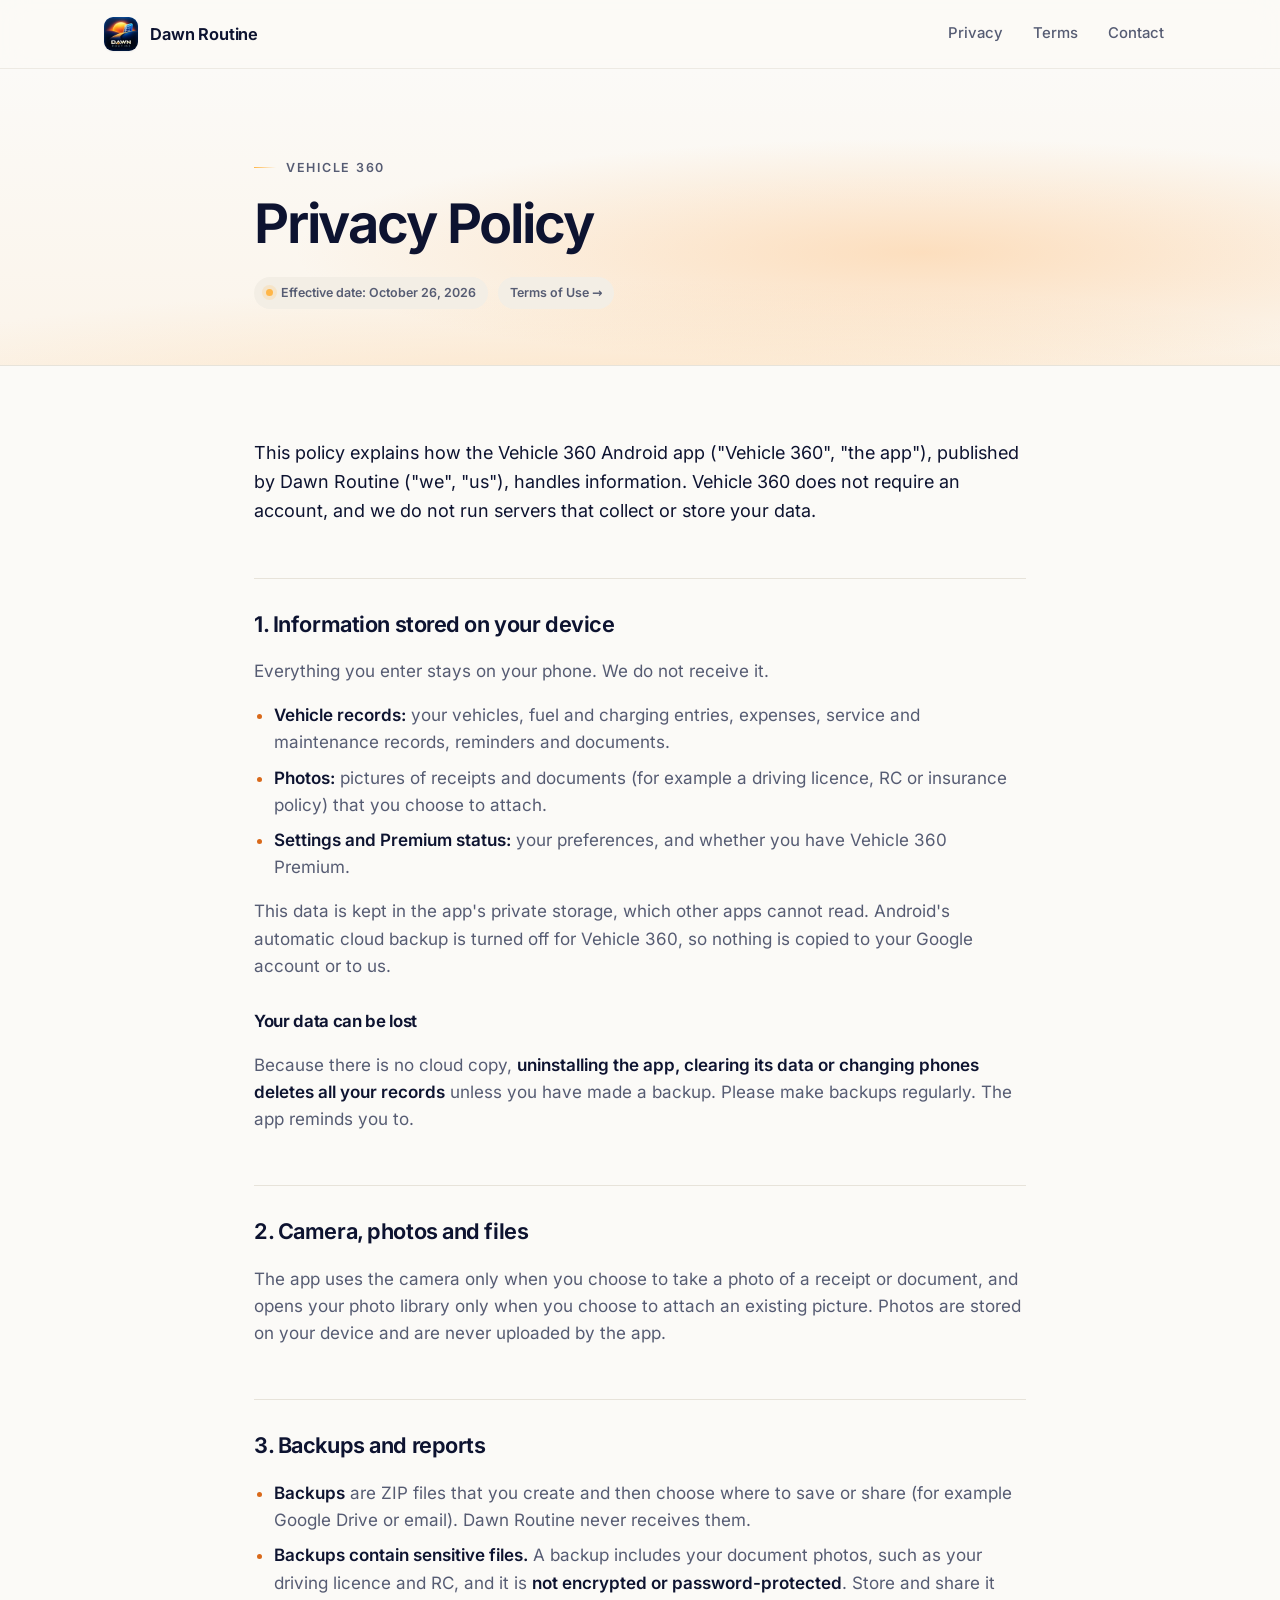
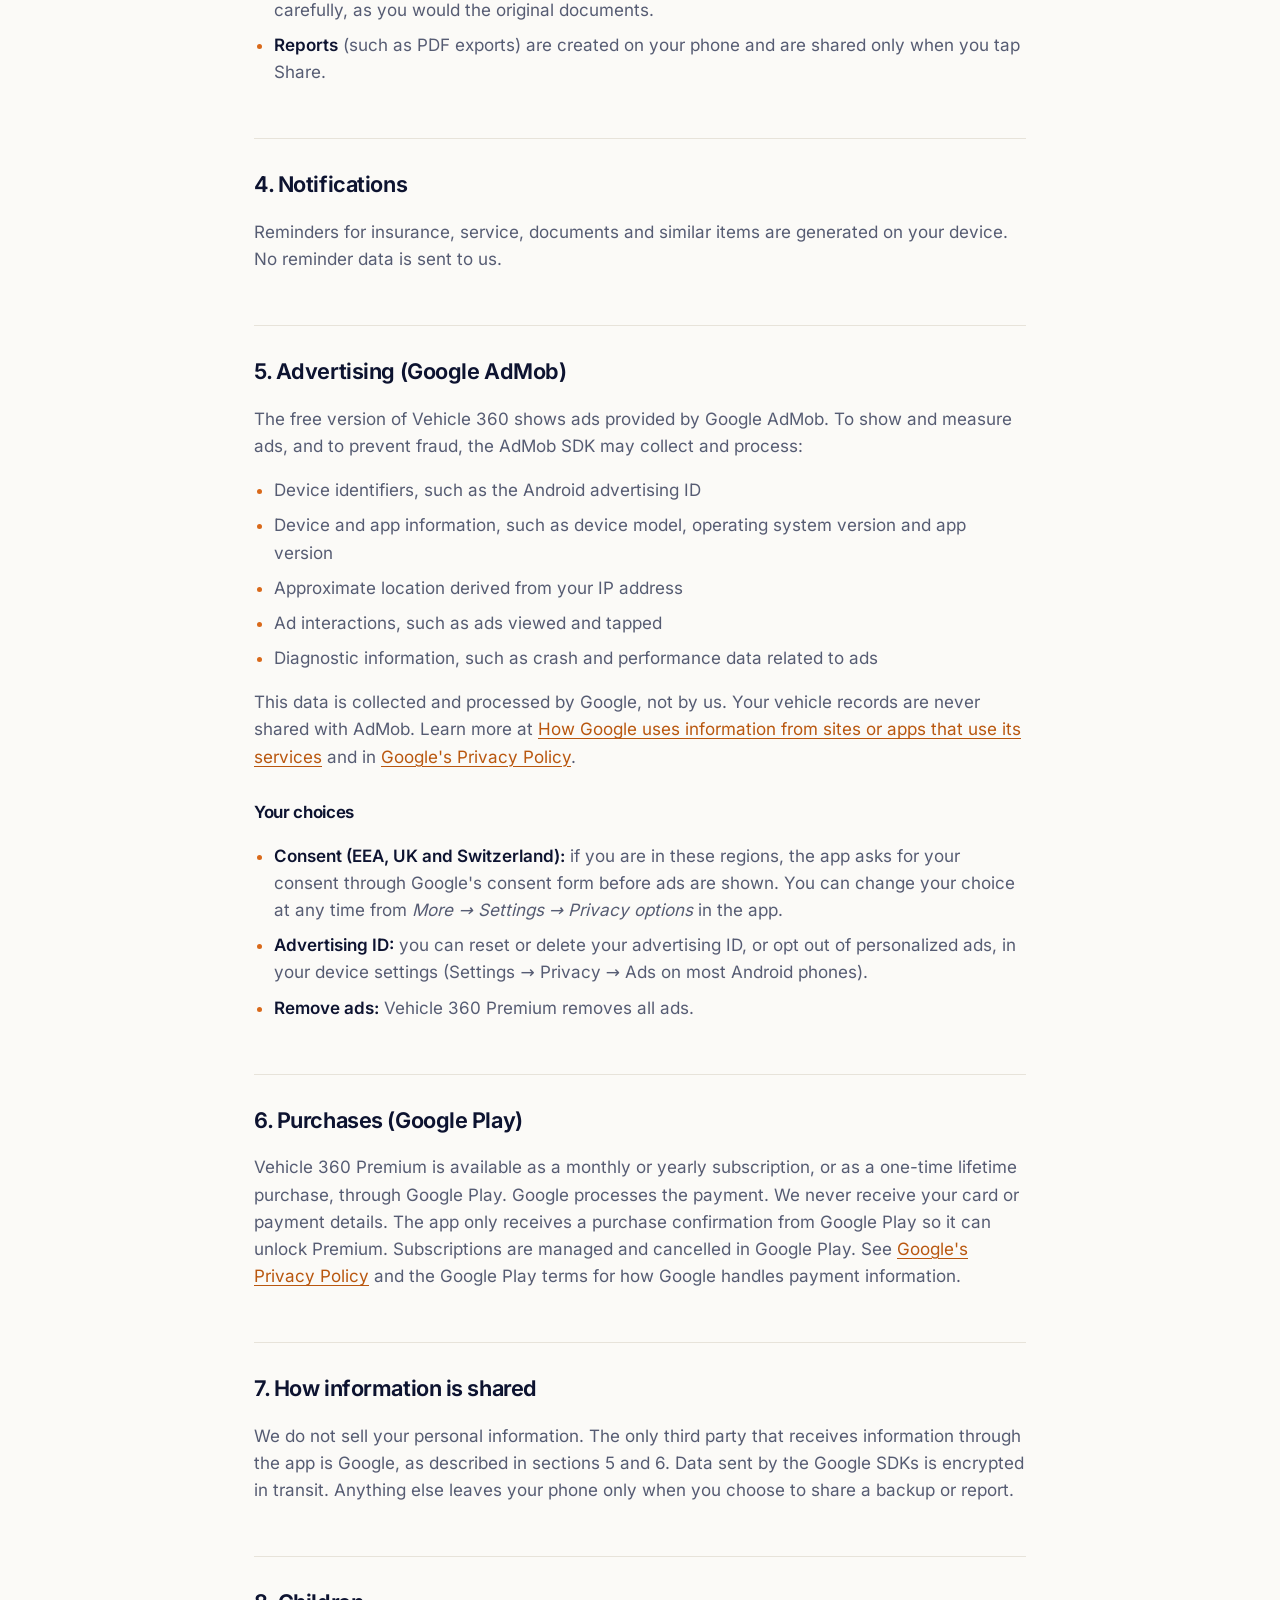
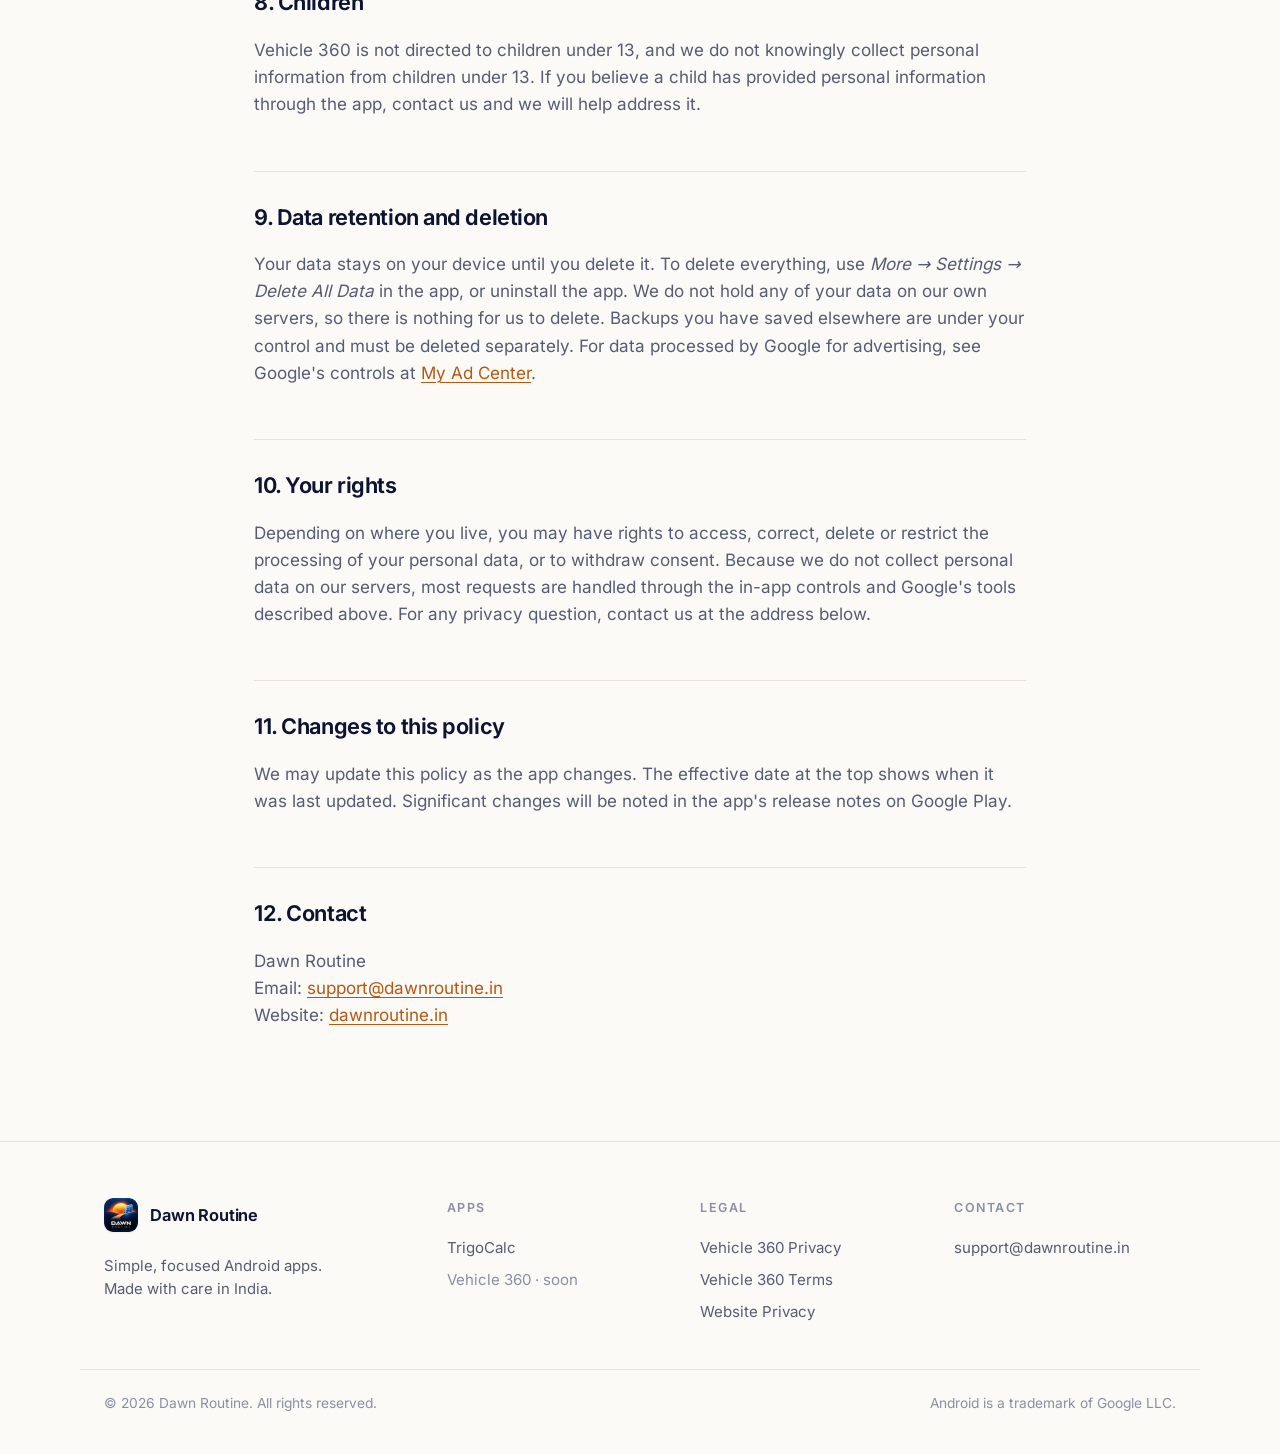
==== vehicle360/privacy/index.html @ a4aa58f8 "Add files via upload Vehicle 360 Privacy Page" ====
<!doctype html>
<html lang="en">
<head>
  <!-- Google tag (gtag.js) -->
  <script async src="https://www.googletagmanager.com/gtag/js?id=G-B6805CW47S"></script>
  <script>
    window.dataLayer = window.dataLayer || [];
    function gtag(){dataLayer.push(arguments);}
    gtag('js', new Date());

    gtag('config', 'G-B6805CW47S');
  </script>
  <meta charset="utf-8">
  <meta name="viewport" content="width=device-width, initial-scale=1">
  <title>Vehicle 360 Privacy Policy · Dawn Routine</title>
  <meta name="description" content="Privacy policy for the Vehicle 360 Android app by Dawn Routine.">
  <meta name="theme-color" content="#fbfaf7" media="(prefers-color-scheme: light)">
  <meta name="theme-color" content="#070a16" media="(prefers-color-scheme: dark)">
  <link rel="canonical" href="https://dawnroutine.in/vehicle360/privacy/">
  <link rel="icon" href="/favicon.png" type="image/png">
  <link rel="apple-touch-icon" href="/apple-touch-icon.png">
  <link rel="preload" href="/assets/fonts/inter-var.woff2" as="font" type="font/woff2" crossorigin>
  <link rel="stylesheet" href="/styles.css">
</head>
<body>
  <header class="nav">
    <div class="wrap nav-in">
      <a class="brand" href="/"><img src="/assets/brand/logo-96.webp" width="34" height="34" alt=""><span>Dawn Routine</span></a>
      <nav aria-label="Main">
        <a href="/vehicle360/privacy/">Privacy</a>
        <a href="/vehicle360/terms/">Terms</a>
        <a href="/#contact">Contact</a>
      </nav>
    </div>
  </header>

  <main>
    <section class="doc-hero">
      <div class="wrap">
        <p class="eyebrow">Vehicle 360</p>
        <h1>Privacy Policy</h1>
        <div class="meta">
          <span class="pill"><span class="dot"></span>Effective date: October 26, 2026</span>
          <a class="pill" href="/vehicle360/terms/">Terms of Use →</a>
        </div>
      </div>
    </section>

    <article class="doc">
    <p>This policy explains how the Vehicle 360 Android app ("Vehicle 360", "the app"), published by Dawn Routine ("we", "us"), handles information. Vehicle 360 does not require an account, and we do not run servers that collect or store your data.</p>

    <h2>1. Information stored on your device</h2>
    <p>Everything you enter stays on your phone. We do not receive it.</p>
    <ul>
      <li><strong>Vehicle records:</strong> your vehicles, fuel and charging entries, expenses, service and maintenance records, reminders and documents.</li>
      <li><strong>Photos:</strong> pictures of receipts and documents (for example a driving licence, RC or insurance policy) that you choose to attach.</li>
      <li><strong>Settings and Premium status:</strong> your preferences, and whether you have Vehicle 360 Premium.</li>
    </ul>
    <p>This data is kept in the app's private storage, which other apps cannot read. Android's automatic cloud backup is turned off for Vehicle 360, so nothing is copied to your Google account or to us.</p>

    <h3>Your data can be lost</h3>
    <p>Because there is no cloud copy, <strong>uninstalling the app, clearing its data or changing phones deletes all your records</strong> unless you have made a backup. Please make backups regularly. The app reminds you to.</p>

    <h2>2. Camera, photos and files</h2>
    <p>The app uses the camera only when you choose to take a photo of a receipt or document, and opens your photo library only when you choose to attach an existing picture. Photos are stored on your device and are never uploaded by the app.</p>

    <h2>3. Backups and reports</h2>
    <ul>
      <li><strong>Backups</strong> are ZIP files that you create and then choose where to save or share (for example Google Drive or email). Dawn Routine never receives them.</li>
      <li><strong>Backups contain sensitive files.</strong> A backup includes your document photos, such as your driving licence and RC, and it is <strong>not encrypted or password-protected</strong>. Store and share it carefully, as you would the original documents.</li>
      <li><strong>Reports</strong> (such as PDF exports) are created on your phone and are shared only when you tap Share.</li>
    </ul>

    <h2>4. Notifications</h2>
    <p>Reminders for insurance, service, documents and similar items are generated on your device. No reminder data is sent to us.</p>

    <h2>5. Advertising (Google AdMob)</h2>
    <p>The free version of Vehicle 360 shows ads provided by Google AdMob. To show and measure ads, and to prevent fraud, the AdMob SDK may collect and process:</p>
    <ul>
      <li>Device identifiers, such as the Android advertising ID</li>
      <li>Device and app information, such as device model, operating system version and app version</li>
      <li>Approximate location derived from your IP address</li>
      <li>Ad interactions, such as ads viewed and tapped</li>
      <li>Diagnostic information, such as crash and performance data related to ads</li>
    </ul>
    <p>This data is collected and processed by Google, not by us. Your vehicle records are never shared with AdMob. Learn more at <a href="https://policies.google.com/technologies/partner-sites">How Google uses information from sites or apps that use its services</a> and in <a href="https://policies.google.com/privacy">Google's Privacy Policy</a>.</p>

    <h3>Your choices</h3>
    <ul>
      <li><strong>Consent (EEA, UK and Switzerland):</strong> if you are in these regions, the app asks for your consent through Google's consent form before ads are shown. You can change your choice at any time from <em>More → Settings → Privacy options</em> in the app.</li>
      <li><strong>Advertising ID:</strong> you can reset or delete your advertising ID, or opt out of personalized ads, in your device settings (Settings → Privacy → Ads on most Android phones).</li>
      <li><strong>Remove ads:</strong> Vehicle 360 Premium removes all ads.</li>
    </ul>

    <h2>6. Purchases (Google Play)</h2>
    <p>Vehicle 360 Premium is available as a monthly or yearly subscription, or as a one-time lifetime purchase, through Google Play. Google processes the payment. We never receive your card or payment details. The app only receives a purchase confirmation from Google Play so it can unlock Premium. Subscriptions are managed and cancelled in Google Play. See <a href="https://policies.google.com/privacy">Google's Privacy Policy</a> and the Google Play terms for how Google handles payment information.</p>

    <h2>7. How information is shared</h2>
    <p>We do not sell your personal information. The only third party that receives information through the app is Google, as described in sections 5 and 6. Data sent by the Google SDKs is encrypted in transit. Anything else leaves your phone only when you choose to share a backup or report.</p>

    <h2>8. Children</h2>
    <p>Vehicle 360 is not directed to children under 13, and we do not knowingly collect personal information from children under 13. If you believe a child has provided personal information through the app, contact us and we will help address it.</p>

    <h2>9. Data retention and deletion</h2>
    <p>Your data stays on your device until you delete it. To delete everything, use <em>More → Settings → Delete All Data</em> in the app, or uninstall the app. We do not hold any of your data on our own servers, so there is nothing for us to delete. Backups you have saved elsewhere are under your control and must be deleted separately. For data processed by Google for advertising, see Google's controls at <a href="https://myadcenter.google.com/">My Ad Center</a>.</p>

    <h2>10. Your rights</h2>
    <p>Depending on where you live, you may have rights to access, correct, delete or restrict the processing of your personal data, or to withdraw consent. Because we do not collect personal data on our servers, most requests are handled through the in-app controls and Google's tools described above. For any privacy question, contact us at the address below.</p>

    <h2>11. Changes to this policy</h2>
    <p>We may update this policy as the app changes. The effective date at the top shows when it was last updated. Significant changes will be noted in the app's release notes on Google Play.</p>

    <h2>12. Contact</h2>
    <p>Dawn Routine<br>
      Email: <a href="mailto:support@dawnroutine.in">support@dawnroutine.in</a><br>
      Website: <a href="https://dawnroutine.in/">dawnroutine.in</a></p>

    </article>
  </main>

  <footer class="foot">
    <div class="wrap foot-in">
      <div class="foot-brand">
        <a class="brand" href="/"><img src="/assets/brand/logo-96.webp" width="34" height="34" alt=""><span>Dawn Routine</span></a>
        <p>Simple, focused Android apps. Made with care in India.</p>
      </div>
      <div class="foot-col">
        <h4>Apps</h4>
        <a href="/trigocalc/">TrigoCalc</a>
        <span>Vehicle 360 · soon</span>
      </div>
      <div class="foot-col">
        <h4>Legal</h4>
        <a href="/vehicle360/privacy/">Vehicle 360 Privacy</a>
        <a href="/vehicle360/terms/">Vehicle 360 Terms</a>
        <a href="/privacy/">Website Privacy</a>
      </div>
      <div class="foot-col">
        <h4>Contact</h4>
        <a href="mailto:support@dawnroutine.in">support@dawnroutine.in</a>
      </div>
    </div>
    <div class="wrap foot-base">
      <span>© 2026 Dawn Routine. All rights reserved.</span>
      <span>Android is a trademark of Google LLC.</span>
    </div>
  </footer>
</body>
</html>
---- styles.css ----
/* Dawn Routine — shared styles
   Light and dark follow the visitor's system setting. Fonts are self-hosted (no third-party requests). */

@font-face {
  font-family: "Inter";
  src: url("/assets/fonts/inter-var.woff2") format("woff2");
  font-weight: 100 900;
  font-display: swap;
}
@font-face {
  font-family: "Instrument Serif";
  src: url("/assets/fonts/instrument-serif.woff2") format("woff2");
  font-weight: 400;
  font-display: swap;
}
@font-face {
  font-family: "Instrument Serif";
  src: url("/assets/fonts/instrument-serif-italic.woff2") format("woff2");
  font-weight: 400;
  font-style: italic;
  font-display: swap;
}

:root {
  --bg: #fbfaf7;
  --bg-soft: #f4f1ea;
  --surface: #ffffff;
  --ink: #0d1330;
  --muted: #565c73;
  --faint: #8a8fa3;
  --line: #e7e3da;
  --accent: #b9570f;          /* links and small text accents */
  --display: #d9691a;         /* serif highlight words */
  --sun: #ffb648;
  --glow: rgba(255, 150, 60, 0.30);
  --chip: #f3eee5;
  --feature-ico: #1f8fe0;
  --shadow-sm: 0 1px 2px rgba(13, 19, 48, 0.05);
  --shadow: 0 1px 2px rgba(13, 19, 48, 0.04), 0 18px 40px -18px rgba(13, 19, 48, 0.18);
  --radius: 22px;
  --wrap: 1120px;
  --hero-bg:
    radial-gradient(70% 55% at 72% 62%, rgba(255, 183, 110, 0.38), transparent 70%),
    radial-gradient(120% 80% at 50% 120%, #fde2c2 0%, rgba(253, 226, 194, 0) 60%),
    linear-gradient(180deg, #fbfaf7 0%, #fbf4ea 100%);
  color-scheme: light;
}

@media (prefers-color-scheme: dark) {
  :root {
    --bg: #070a16;
    --bg-soft: #0a0f20;
    --surface: #0f1529;
    --ink: #eef0f8;
    --muted: #a3aac1;
    --faint: #6f7792;
    --line: #1b2340;
    --accent: #ffb35c;
    --display: #ffb35c;
    --glow: rgba(255, 140, 40, 0.28);
    --chip: #151c35;
    --feature-ico: #5fd7ff;
    --shadow-sm: 0 1px 2px rgba(0, 0, 0, 0.4);
    --shadow: 0 1px 2px rgba(0, 0, 0, 0.3), 0 24px 48px -20px rgba(0, 0, 0, 0.7);
    --hero-bg:
      radial-gradient(60% 50% at 72% 60%, rgba(255, 140, 40, 0.20), transparent 70%),
      radial-gradient(110% 70% at 50% 125%, rgba(255, 130, 40, 0.30) 0%, rgba(255, 130, 40, 0) 60%),
      linear-gradient(180deg, #060914 0%, #0a1029 100%);
    color-scheme: dark;
  }
}

/* ---------- Base ---------- */

*, *::before, *::after { box-sizing: border-box; }

html { scroll-behavior: smooth; scroll-padding-top: 84px; }

body {
  margin: 0;
  background: var(--bg);
  color: var(--ink);
  font-family: "Inter", system-ui, -apple-system, "Segoe UI", Roboto, sans-serif;
  font-size: 17px;
  line-height: 1.6;
  -webkit-font-smoothing: antialiased;
  text-rendering: optimizeLegibility;
}

img { max-width: 100%; display: block; }

a { color: var(--accent); text-underline-offset: 3px; text-decoration-thickness: 1px; }

h1, h2, h3, h4 { color: var(--ink); margin: 0; letter-spacing: -0.02em; }

h1 em, h2 em {
  font-family: "Instrument Serif", Georgia, serif;
  font-style: italic;
  font-weight: 400;
  letter-spacing: -0.01em;
  color: var(--display);
}

.wrap { max-width: var(--wrap); margin: 0 auto; padding: 0 24px; }

.eyebrow {
  display: inline-flex;
  align-items: center;
  gap: 10px;
  margin: 0 0 18px;
  font-size: 0.78rem;
  font-weight: 600;
  letter-spacing: 0.14em;
  text-transform: uppercase;
  color: var(--muted);
}
.eyebrow::before {
  content: "";
  width: 22px;
  height: 1px;
  background: linear-gradient(90deg, var(--sun), transparent);
}

.lede { font-size: 1.15rem; color: var(--muted); max-width: 560px; margin: 22px 0 0; }

/* ---------- Header ---------- */

.nav {
  position: sticky;
  top: 0;
  z-index: 50;
  background: color-mix(in srgb, var(--bg) 78%, transparent);
  backdrop-filter: saturate(160%) blur(14px);
  -webkit-backdrop-filter: saturate(160%) blur(14px);
  border-bottom: 1px solid color-mix(in srgb, var(--line) 70%, transparent);
}
.nav-in { display: flex; align-items: center; justify-content: space-between; height: 68px; }

.brand {
  display: inline-flex;
  align-items: center;
  gap: 12px;
  color: var(--ink);
  text-decoration: none;
  font-weight: 650;
  font-size: 1.02rem;
  letter-spacing: -0.01em;
}
.brand img { width: 34px; height: 34px; border-radius: 9px; box-shadow: var(--shadow-sm); }

.nav nav { display: flex; gap: 6px; }
.nav nav a {
  color: var(--muted);
  text-decoration: none;
  font-size: 0.93rem;
  font-weight: 500;
  padding: 8px 12px;
  border-radius: 999px;
  transition: color .2s, background .2s;
}
.nav nav a:hover { color: var(--ink); background: var(--chip); }

/* ---------- Buttons & chips ---------- */

.actions { display: flex; flex-wrap: wrap; gap: 12px; margin-top: 34px; }

.btn {
  display: inline-flex;
  align-items: center;
  gap: 10px;
  min-height: 50px;
  padding: 0 24px;
  border-radius: 999px;
  font-size: 0.97rem;
  font-weight: 600;
  text-decoration: none;
  transition: transform .2s, box-shadow .2s, background .2s, border-color .2s;
}
.btn:hover { transform: translateY(-1px); }
.btn.primary { background: var(--ink); color: var(--bg); box-shadow: var(--shadow); }
.btn.ghost { color: var(--ink); border: 1px solid var(--line); background: color-mix(in srgb, var(--surface) 60%, transparent); }
.btn.ghost:hover { border-color: var(--faint); }
.btn svg { width: 18px; height: 18px; flex: none; }

.pill {
  display: inline-flex;
  align-items: center;
  gap: 8px;
  padding: 6px 12px;
  border-radius: 999px;
  font-size: 0.78rem;
  font-weight: 600;
  background: var(--chip);
  color: var(--muted);
  white-space: nowrap;
}
.pill .dot { width: 7px; height: 7px; border-radius: 50%; background: var(--sun); box-shadow: 0 0 0 4px rgba(255, 182, 72, 0.18); }
.pill.live .dot { background: #22c55e; box-shadow: 0 0 0 4px rgba(34, 197, 94, 0.18); }

/* ---------- Home hero ---------- */

.hero {
  position: relative;
  overflow: hidden;
  background: var(--hero-bg);
  border-bottom: 1px solid var(--line);
}
.hero-in {
  display: grid;
  grid-template-columns: 1.15fr 0.85fr;
  align-items: center;
  gap: 48px;
  padding: 104px 24px 120px;
}
.hero h1 {
  font-size: clamp(2.7rem, 6.2vw, 4.7rem);
  line-height: 1.02;
  letter-spacing: -0.04em;
  font-weight: 650;
}
.hero h1 em { letter-spacing: -0.02em; }

.hero-art { position: relative; display: grid; place-items: center; }
.hero-art::before {
  content: "";
  position: absolute;
  width: 115%;
  aspect-ratio: 1;
  border-radius: 50%;
  background: radial-gradient(circle, var(--glow), transparent 62%);
  filter: blur(10px);
}
.hero-logo {
  position: relative;
  width: min(340px, 72vw);
  height: auto;
  border-radius: 24%;
  box-shadow: 0 40px 80px -30px rgba(10, 20, 60, 0.55), 0 0 0 1px rgba(255, 255, 255, 0.06);
  animation: rise 1.1s cubic-bezier(.2, .7, .2, 1) both;
}

.horizon {
  position: absolute;
  left: -10%;
  right: -10%;
  bottom: -1px;
  height: 120px;
  background: radial-gradient(60% 100% at 50% 100%, color-mix(in srgb, var(--sun) 35%, transparent), transparent 70%);
  pointer-events: none;
  opacity: .6;
}

@keyframes rise {
  from { opacity: 0; transform: translateY(24px) scale(.97); }
  to { opacity: 1; transform: none; }
}
.fade-up { animation: rise .9s cubic-bezier(.2, .7, .2, 1) both; }
.fade-up.d1 { animation-delay: .08s; }
.fade-up.d2 { animation-delay: .16s; }
.fade-up.d3 { animation-delay: .24s; }

@media (prefers-reduced-motion: reduce) {
  *, *::before, *::after { animation: none !important; transition: none !important; scroll-behavior: auto !important; }
}

/* ---------- Sections ---------- */

.section { padding: 112px 0; }
.section.soft { background: var(--bg-soft); border-top: 1px solid var(--line); border-bottom: 1px solid var(--line); }
.section-head { max-width: 760px; margin-bottom: 56px; }
.section-head p { max-width: 620px; }
.section-head h2 { font-size: clamp(2rem, 4vw, 3rem); line-height: 1.08; letter-spacing: -0.035em; font-weight: 650; }
.section-head p { color: var(--muted); font-size: 1.08rem; margin: 18px 0 0; }

/* ---------- App cards ---------- */

.apps { display: grid; grid-template-columns: 1fr 1fr; gap: 24px; }

.app-card {
  position: relative;
  display: flex;
  flex-direction: column;
  padding: 36px;
  background: var(--surface);
  border: 1px solid var(--line);
  border-radius: var(--radius);
  box-shadow: var(--shadow);
  overflow: hidden;
  transition: transform .3s, box-shadow .3s;
}
a.app-card { color: inherit; text-decoration: none; }
a.app-card:hover { transform: translateY(-3px); }
.app-card::after {
  content: "";
  position: absolute;
  inset: 0 0 auto 0;
  height: 1px;
  background: linear-gradient(90deg, transparent, var(--card-tint, var(--sun)), transparent);
  opacity: .8;
}
.app-card .top { display: flex; align-items: flex-start; justify-content: space-between; gap: 16px; }
.app-icon { width: 76px; height: 76px; border-radius: 22%; box-shadow: 0 14px 28px -14px rgba(10, 30, 90, 0.6); }
.app-card h3 { font-size: 1.6rem; letter-spacing: -0.03em; margin-top: 28px; font-weight: 650; }
.app-card .tagline { margin: 6px 0 0; color: var(--display); font-family: "Instrument Serif", Georgia, serif; font-style: italic; font-size: 1.3rem; }
.app-card .desc { color: var(--muted); margin: 16px 0 0; }
.app-card .more {
  margin-top: auto;
  padding-top: 28px;
  display: inline-flex;
  align-items: center;
  gap: 8px;
  font-weight: 600;
  font-size: 0.95rem;
  color: var(--ink);
}
.app-card .more svg { width: 16px; height: 16px; transition: transform .25s; }
a.app-card:hover .more svg { transform: translateX(4px); }
.app-card .more.quiet { color: var(--faint); font-weight: 500; }
.app-card.trigo { --card-tint: #2fb8ff; }
.app-card.vehicle { --card-tint: #3a7bff; }

/* ---------- Principles ---------- */

.principles { display: grid; grid-template-columns: repeat(3, 1fr); gap: 20px; }
.principle {
  padding: 32px;
  border-radius: var(--radius);
  background: var(--surface);
  border: 1px solid var(--line);
}
.principle .ico {
  width: 46px;
  height: 46px;
  display: grid;
  place-items: center;
  border-radius: 14px;
  background: linear-gradient(160deg, color-mix(in srgb, var(--sun) 28%, transparent), color-mix(in srgb, var(--sun) 6%, transparent));
  color: var(--display);
}
.principle .ico svg { width: 22px; height: 22px; }
.principle h3 { font-size: 1.15rem; margin-top: 22px; font-weight: 650; }
.principle p { color: var(--muted); margin: 8px 0 0; font-size: 0.98rem; }

/* ---------- Contact ---------- */

.contact {
  position: relative;
  overflow: hidden;
  display: grid;
  grid-template-columns: 1.3fr auto;
  align-items: center;
  gap: 32px;
  padding: 56px;
  border-radius: 28px;
  background:
    radial-gradient(70% 120% at 100% 100%, rgba(255, 140, 40, 0.35), transparent 60%),
    linear-gradient(140deg, #0a1233 0%, #0b1a44 55%, #142259 100%);
  color: #eef0f8;
  box-shadow: var(--shadow);
}
.contact h2 { color: #fff; font-size: clamp(1.8rem, 3.6vw, 2.6rem); letter-spacing: -0.035em; line-height: 1.1; font-weight: 650; }
.contact h2 em { color: #ffc177; }
.contact p { color: #b9c0d9; margin: 14px 0 0; max-width: 520px; }
.contact .btn.primary { background: #fff; color: #0b1a44; }

/* ---------- Footer ---------- */

.foot { border-top: 1px solid var(--line); margin-top: 112px; }
.foot-in { display: grid; grid-template-columns: 1.4fr repeat(3, 1fr); gap: 32px; padding: 56px 24px 40px; }
.foot-brand p { color: var(--muted); font-size: 0.93rem; margin: 14px 0 0; max-width: 260px; }
.foot h4 { font-size: 0.78rem; letter-spacing: 0.12em; text-transform: uppercase; color: var(--faint); font-weight: 600; margin-bottom: 14px; }
.foot-col a, .foot-col span { display: block; color: var(--muted); text-decoration: none; font-size: 0.94rem; padding: 4px 0; }
.foot-col a:hover { color: var(--ink); }
.foot-col span { color: var(--faint); }
.foot-base { display: flex; justify-content: space-between; gap: 16px; padding: 22px 24px 40px; border-top: 1px solid var(--line); color: var(--faint); font-size: 0.86rem; }

/* ---------- Product page (TrigoCalc) ---------- */

.product-hero {
  position: relative;
  overflow: hidden;
  color: #eef3ff;
  background:
    radial-gradient(55% 60% at 78% 45%, rgba(0, 170, 255, 0.28), transparent 70%),
    radial-gradient(80% 60% at 20% 110%, rgba(40, 90, 255, 0.30), transparent 70%),
    linear-gradient(170deg, #040a1f 0%, #071434 55%, #0a1c4a 100%);
}
.product-hero::before {
  /* faint geometric grid, a nod to trigonometry */
  content: "";
  position: absolute;
  inset: 0;
  background-image:
    linear-gradient(rgba(120, 170, 255, 0.07) 1px, transparent 1px),
    linear-gradient(90deg, rgba(120, 170, 255, 0.07) 1px, transparent 1px);
  background-size: 56px 56px;
  mask-image: radial-gradient(70% 70% at 60% 40%, #000, transparent 75%);
  -webkit-mask-image: radial-gradient(70% 70% at 60% 40%, #000, transparent 75%);
}
.product-in {
  position: relative;
  display: grid;
  grid-template-columns: 1fr 1fr;
  align-items: center;
  gap: 40px;
  padding: 88px 24px 0;
}
.product-copy { padding-bottom: 96px; }
.product-copy .app-icon { width: 88px; height: 88px; }
.product-hero .eyebrow { color: #8fb4ff; margin-top: 28px; }
.product-hero .eyebrow::before { background: linear-gradient(90deg, #38d0ff, transparent); }
.product-hero h1 { color: #fff; font-size: clamp(2.8rem, 6vw, 4.6rem); line-height: 1; letter-spacing: -0.045em; font-weight: 700; }
.product-hero h1 em { color: #5fd7ff; }
.product-hero .lede { color: #b4c3e6; }
.product-hero .btn.primary { background: #fff; color: #071434; }
.product-hero .btn.ghost { color: #eef3ff; border-color: rgba(160, 190, 255, 0.28); background: rgba(255, 255, 255, 0.04); }
.product-hero .btn.ghost:hover { border-color: rgba(160, 190, 255, 0.6); }
.btn.soon { cursor: default; }
.btn.soon:hover { transform: none; }

.product-meta { display: flex; flex-wrap: wrap; gap: 22px; margin-top: 36px; color: #8ea0c8; font-size: 0.9rem; }
.product-meta span { display: inline-flex; align-items: center; gap: 8px; }
.product-meta svg { width: 16px; height: 16px; color: #5fd7ff; }

.phones { position: relative; display: flex; justify-content: center; align-items: flex-end; min-height: 560px; }
.phone {
  width: 290px;
  padding: 9px;
  border-radius: 40px;
  background: linear-gradient(160deg, #2a3350, #0b0f1d 40%);
  box-shadow: 0 50px 90px -40px rgba(0, 0, 0, 0.9), 0 0 0 1px rgba(255, 255, 255, 0.08) inset;
}
.phone img { width: 100%; height: auto; border-radius: 32px; aspect-ratio: 720 / 1248; object-fit: cover; background: #0e0e16; }
.phones .phone.front { position: relative; z-index: 2; margin-left: -110px; transform: translateY(40px); }
.phones .phone.back { position: relative; z-index: 1; transform: translateY(-30px) rotate(-5deg) scale(.9); }

/* Screens gallery */
.gallery { display: grid; grid-template-columns: repeat(5, 1fr); gap: 22px; }
.gallery figure { margin: 0; }
.gallery .phone { width: 100%; padding: 7px; border-radius: 32px; box-shadow: var(--shadow); }
.gallery .phone img { border-radius: 26px; }
.gallery figcaption { margin-top: 16px; text-align: center; font-size: 0.92rem; color: var(--muted); }
.gallery figcaption strong { display: block; color: var(--ink); font-weight: 600; font-size: 0.98rem; }

/* Feature grid */
.features { display: grid; grid-template-columns: repeat(4, 1fr); gap: 1px; background: var(--line); border: 1px solid var(--line); border-radius: var(--radius); overflow: hidden; }
.feature { background: var(--surface); padding: 30px 28px 32px; }
.feature .ico {
  width: 40px; height: 40px; display: grid; place-items: center; border-radius: 12px;
  background: linear-gradient(160deg, rgba(47, 184, 255, 0.22), rgba(58, 123, 255, 0.08));
  color: var(--feature-ico);
}
.feature .ico svg { width: 20px; height: 20px; }
.feature h3 { font-size: 1.02rem; margin-top: 20px; font-weight: 650; letter-spacing: -0.01em; }
.feature p { margin: 8px 0 0; color: var(--muted); font-size: 0.93rem; line-height: 1.55; }

.support-strip {
  display: flex;
  align-items: center;
  justify-content: space-between;
  gap: 24px;
  flex-wrap: wrap;
  padding: 32px 36px;
  border: 1px solid var(--line);
  border-radius: var(--radius);
  background: var(--surface);
}
.support-strip h3 { font-size: 1.25rem; font-weight: 650; }
.support-strip p { margin: 6px 0 0; color: var(--muted); }
.support-strip .links { display: flex; gap: 10px; flex-wrap: wrap; }

/* ---------- Legal documents ---------- */

.doc-hero { background: var(--hero-bg); border-bottom: 1px solid var(--line); }
.doc-hero .wrap { max-width: 820px; padding-top: 80px; padding-bottom: 56px; }
.doc-hero h1 { font-size: clamp(2.2rem, 5vw, 3.4rem); letter-spacing: -0.04em; line-height: 1.05; font-weight: 650; }
.doc-hero .meta { display: flex; flex-wrap: wrap; gap: 10px; margin-top: 24px; }

.doc { max-width: 820px; margin: 0 auto; padding: 56px 24px 0; }
.doc > p:first-child { font-size: 1.12rem; color: var(--ink); }
.doc p, .doc li { color: var(--muted); }
.doc strong { color: var(--ink); font-weight: 600; }
.doc h2 {
  font-size: 1.35rem;
  font-weight: 650;
  letter-spacing: -0.02em;
  margin: 52px 0 12px;
  padding-top: 28px;
  border-top: 1px solid var(--line);
}
.doc h3 { font-size: 1.05rem; font-weight: 650; margin: 28px 0 8px; }
.doc ul { padding-left: 1.2em; }
.doc li { margin: 8px 0; }
.doc li::marker { color: var(--display); }

/* ---------- 404 ---------- */

.notfound { min-height: 70vh; display: grid; place-items: center; text-align: center; background: var(--hero-bg); padding: 80px 16px; }
.notfound h1 { font-size: clamp(3rem, 9vw, 6rem); letter-spacing: -0.05em; font-weight: 650; }
.notfound p { color: var(--muted); }
.notfound .actions { justify-content: center; }

/* ---------- Responsive ---------- */

@media (max-width: 980px) {
  .hero-in, .product-in { grid-template-columns: 1fr; }
  .hero-in { padding: 72px 24px 88px; gap: 56px; }
  .hero-art { order: -1; }
  .hero-logo { width: min(240px, 60vw); }
  .product-copy { padding-bottom: 24px; }
  .phones { min-height: 0; }
  .phones .phone { width: 220px; }
  .features { grid-template-columns: repeat(2, 1fr); }
  .gallery { display: flex; overflow-x: auto; scroll-snap-type: x mandatory; gap: 18px; padding: 4px 24px 12px; margin: 0 -24px; scrollbar-width: none; }
  .gallery::-webkit-scrollbar { display: none; }
  .gallery figure { flex: 0 0 210px; scroll-snap-align: center; }
  .foot-in { grid-template-columns: 1fr 1fr; }
  .foot-brand { grid-column: 1 / -1; }
}

@media (max-width: 760px) {
  body { font-size: 16px; }
  .wrap { padding: 0 16px; }
  .hero-in { padding: 56px 16px 72px; }
  .product-in { padding: 64px 16px 0; }
  .section { padding: 80px 0; }
  .section-head { margin-bottom: 40px; }
  .apps, .principles { grid-template-columns: 1fr; }
  .app-card, .principle { padding: 28px; }
  .contact { grid-template-columns: 1fr; padding: 36px 28px; }
  .features { grid-template-columns: 1fr; }
  .phones .phone { width: 170px; }
  .phones .phone.front { margin-left: -64px; }
  .gallery { padding: 4px 16px 12px; margin: 0 -16px; }
  .nav nav a.hide-sm { display: none; }
  .nav nav a { padding: 8px 10px; }
  .doc-hero .wrap { padding-top: 56px; padding-bottom: 40px; }
  .doc { padding: 40px 16px 0; }
  .foot { margin-top: 80px; }
  .foot-in { padding: 48px 16px 32px; }
  .foot-base { flex-direction: column; padding: 20px 16px 32px; }
  .support-strip { padding: 26px; }
}

a.pill { text-decoration: none; }
a.pill:hover { color: var(--ink); }
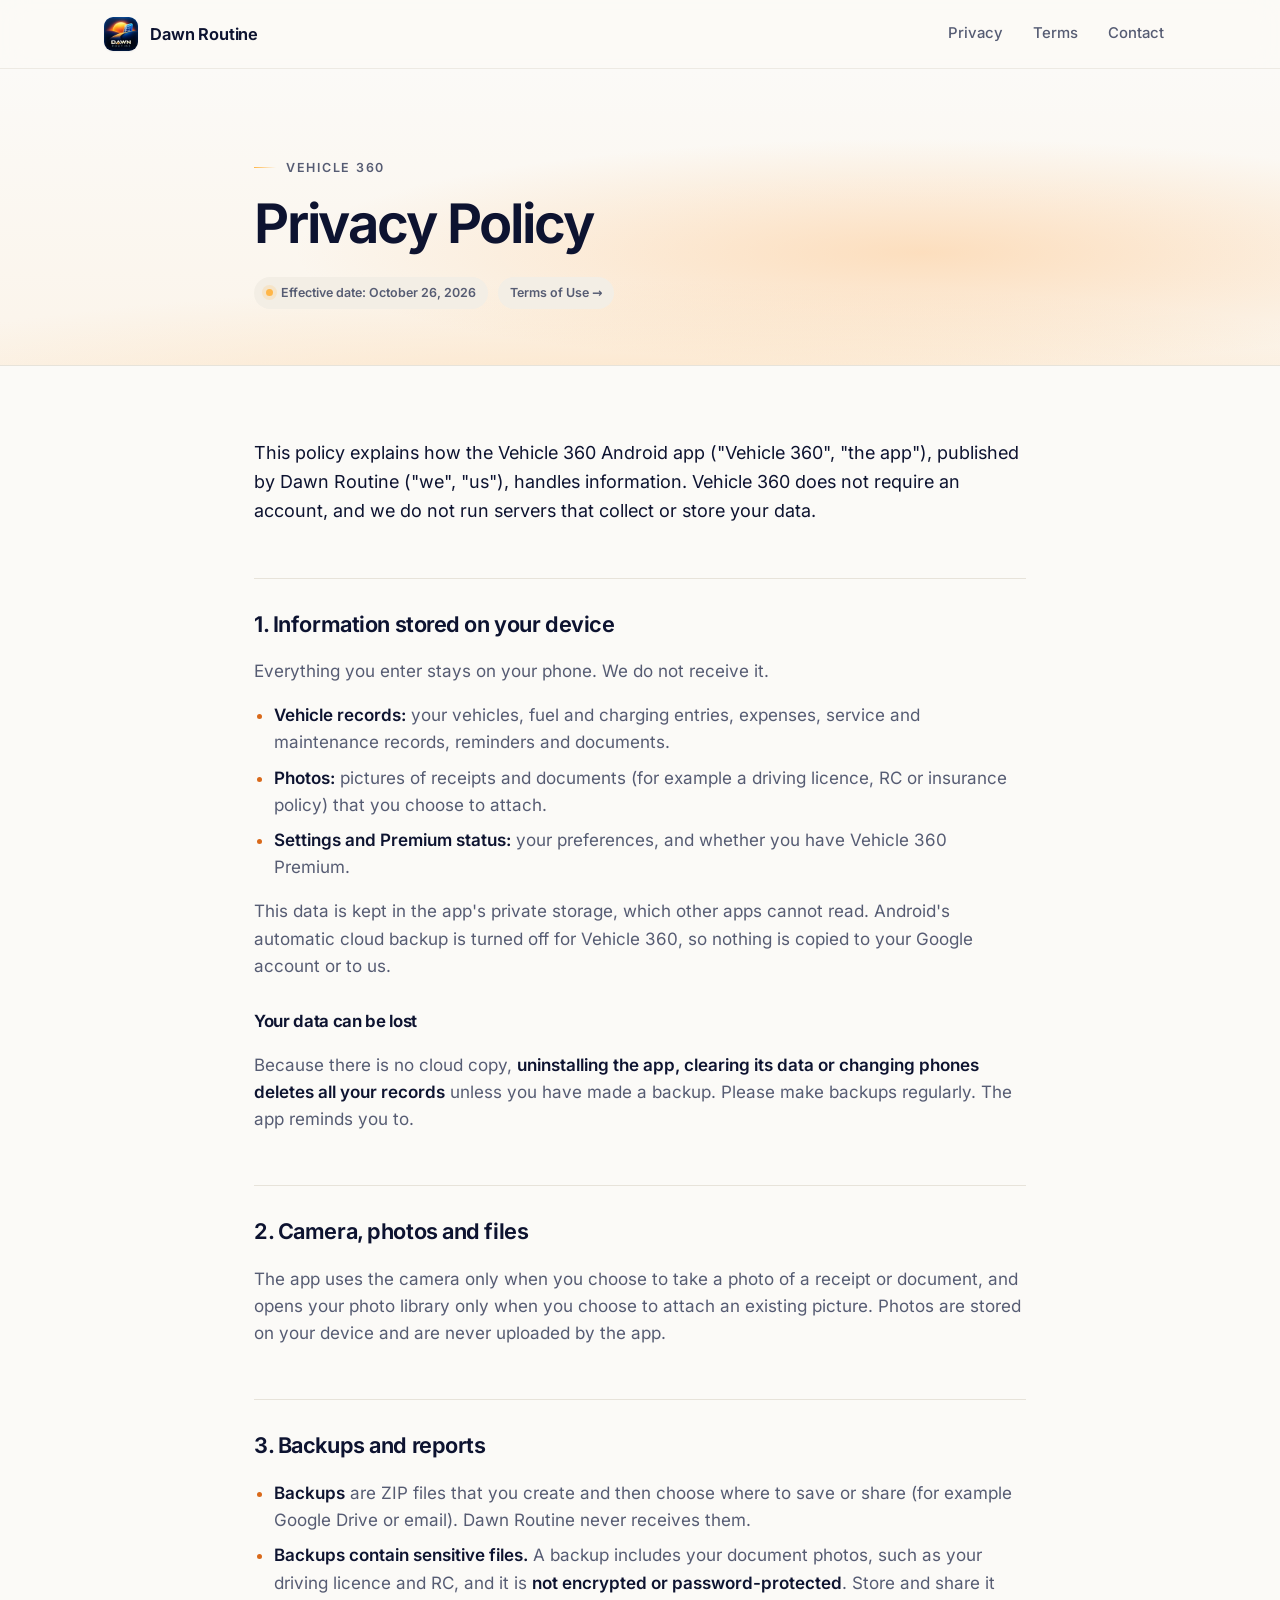
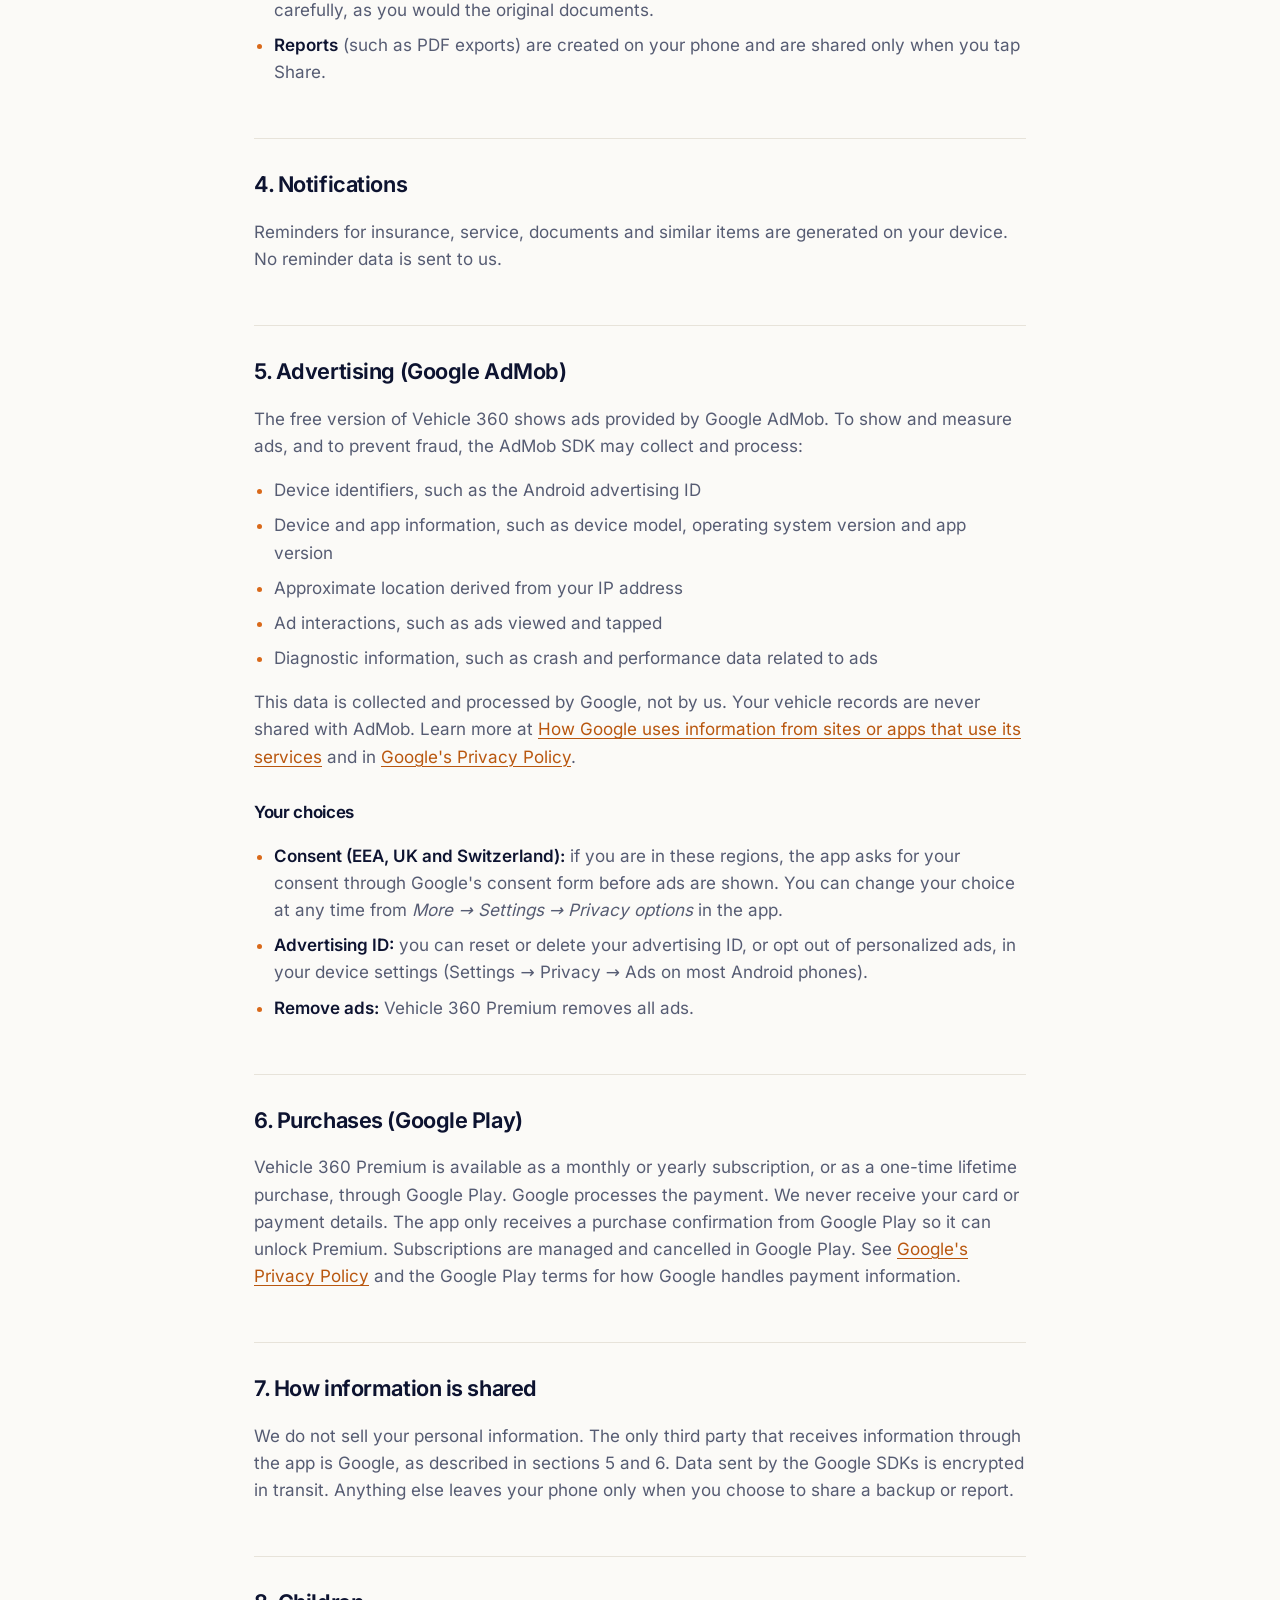
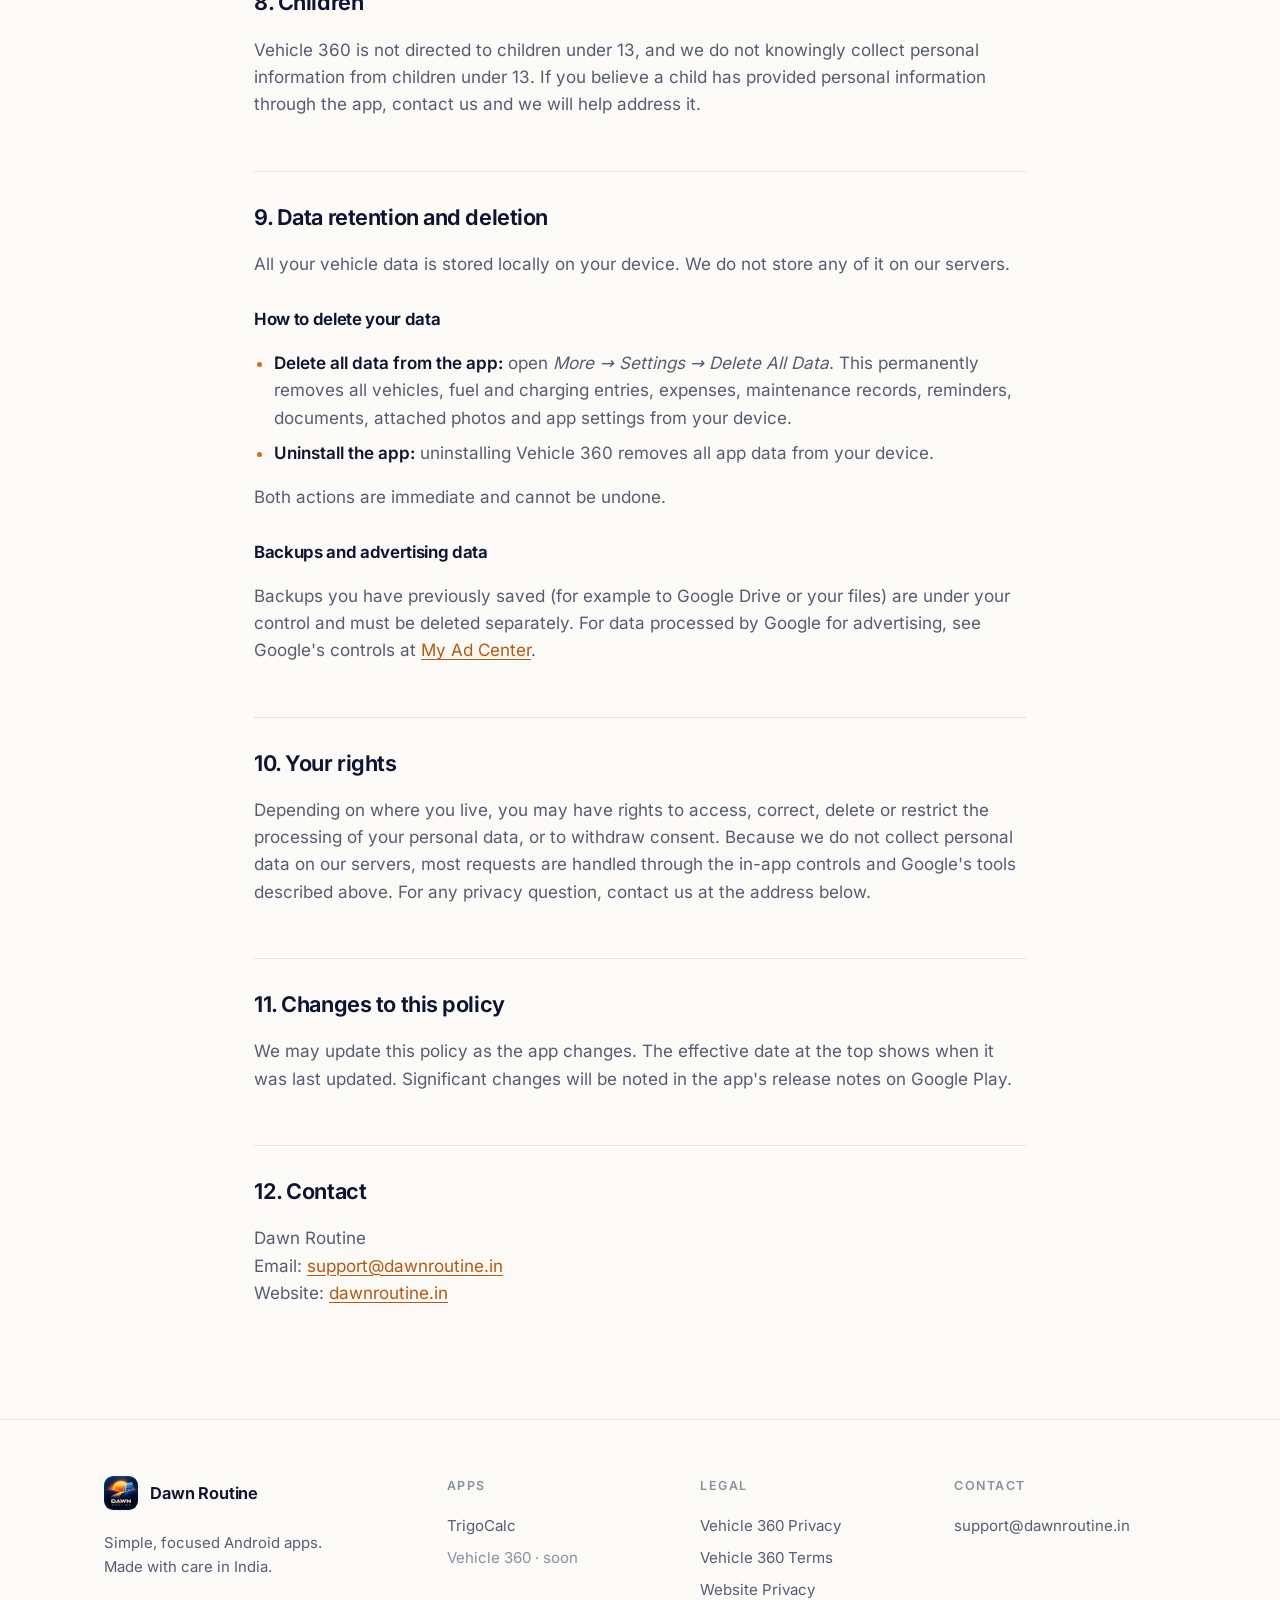
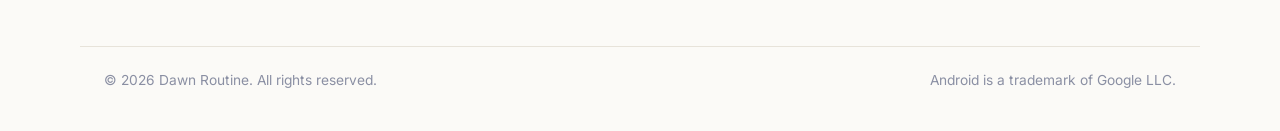
==== commit 773f2d8c: "Data deletion for Vehicle 360 Privacy page" ====
--- a/vehicle360/privacy/index.html
+++ b/vehicle360/privacy/index.html
@@ -101,8 +101,18 @@
     <h2>8. Children</h2>
     <p>Vehicle 360 is not directed to children under 13, and we do not knowingly collect personal information from children under 13. If you believe a child has provided personal information through the app, contact us and we will help address it.</p>
 
-    <h2>9. Data retention and deletion</h2>
-    <p>Your data stays on your device until you delete it. To delete everything, use <em>More → Settings → Delete All Data</em> in the app, or uninstall the app. We do not hold any of your data on our own servers, so there is nothing for us to delete. Backups you have saved elsewhere are under your control and must be deleted separately. For data processed by Google for advertising, see Google's controls at <a href="https://myadcenter.google.com/">My Ad Center</a>.</p>
+    <h2 id="data-deletion">9. Data retention and deletion</h2>
+    <p>All your vehicle data is stored locally on your device. We do not store any of it on our servers.</p>
+
+    <h3>How to delete your data</h3>
+    <ul>
+      <li><strong>Delete all data from the app:</strong> open <em>More → Settings → Delete All Data</em>. This permanently removes all vehicles, fuel and charging entries, expenses, maintenance records, reminders, documents, attached photos and app settings from your device.</li>
+      <li><strong>Uninstall the app:</strong> uninstalling Vehicle 360 removes all app data from your device.</li>
+    </ul>
+    <p>Both actions are immediate and cannot be undone.</p>
+
+    <h3>Backups and advertising data</h3>
+    <p>Backups you have previously saved (for example to Google Drive or your files) are under your control and must be deleted separately. For data processed by Google for advertising, see Google's controls at <a href="https://myadcenter.google.com/">My Ad Center</a>.</p>
 
     <h2>10. Your rights</h2>
     <p>Depending on where you live, you may have rights to access, correct, delete or restrict the processing of your personal data, or to withdraw consent. Because we do not collect personal data on our servers, most requests are handled through the in-app controls and Google's tools described above. For any privacy question, contact us at the address below.</p>
